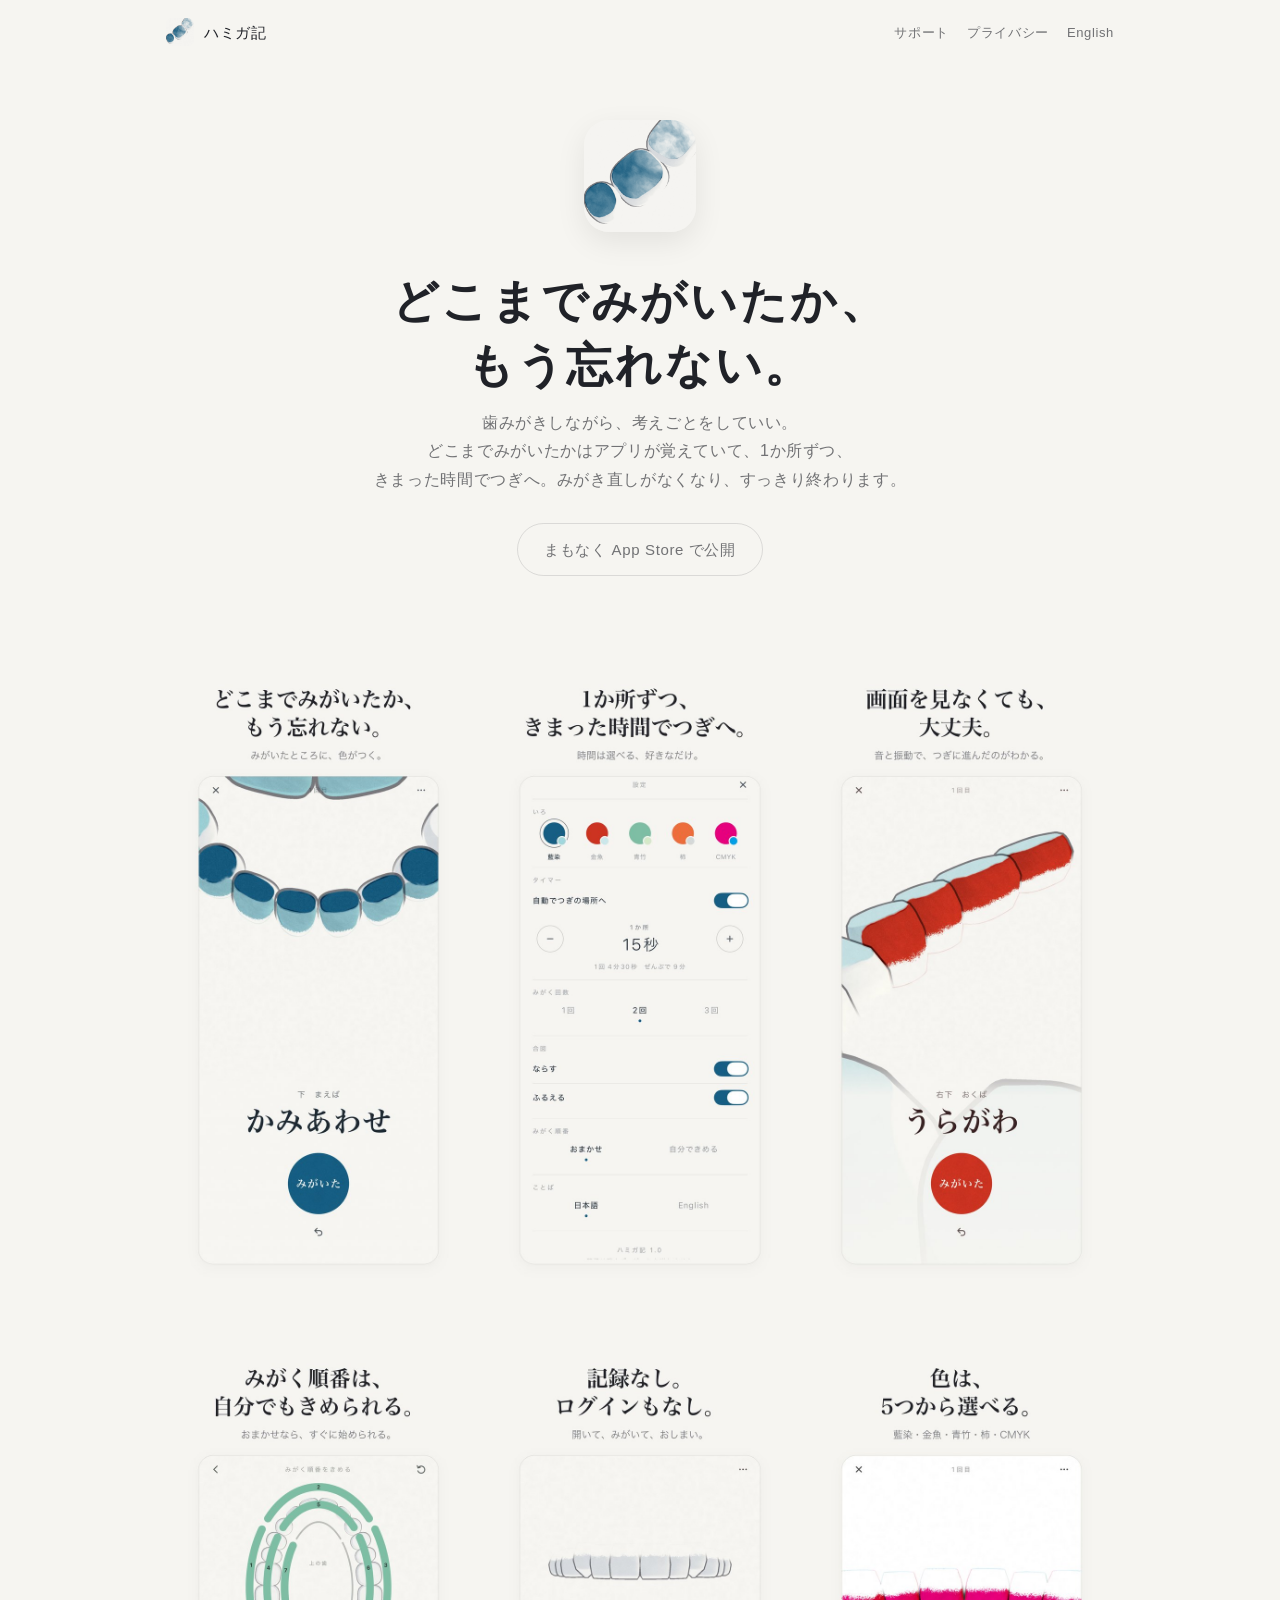
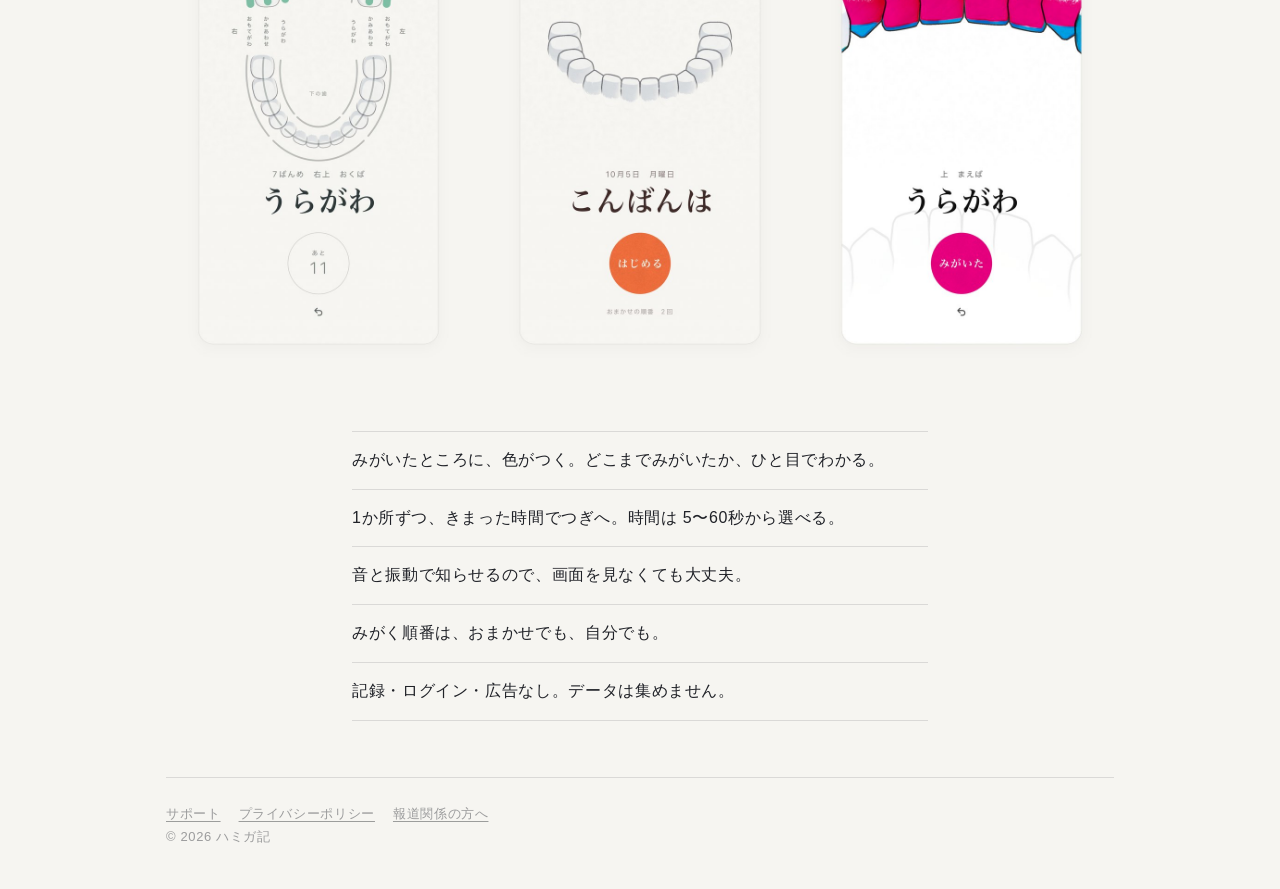
==== index.html @ 3c66ac5a "Add files via upload" ====
<!doctype html>
<html lang="ja">
<head>
<meta charset="utf-8">
<meta name="viewport" content="width=device-width, initial-scale=1">
<title>ハミガ記 — みがいたところを忘れない歯みがき</title>
<meta name="description" content="どこまでみがいたかを覚えておく歯みがきアプリ。1か所ずつ、きまった時間でつぎへ。記録なし、ログインなし。">
<meta property="og:title" content="ハミガ記 — みがいたところを忘れない歯みがき">
<meta property="og:description" content="どこまでみがいたかを覚えておく歯みがきアプリ。1か所ずつ、きまった時間でつぎへ。記録なし、ログインなし。">
<meta property="og:image" content="assets/ja_1.jpg">
<link rel="icon" href="assets/favicon.png">
<link rel="apple-touch-icon" href="assets/apple-touch-icon.png">
<link rel="stylesheet" href="style.css">
</head>
<body>
<div class="wrap">
<header class="top"><a class="brand" href="./"><img src="assets/icon_360.png" alt="">ハミガ記</a><nav><a href="support.html">サポート</a><a href="privacy.html">プライバシー</a><a href="en/">English</a></nav></header>
<section class="hero">
<img class="icon" src="assets/icon_360.png" alt="ハミガ記">
<h1>どこまでみがいたか、<br>もう忘れない。</h1>
<p class="lead">歯みがきしながら、<wbr>考えごとをしていい。<br>どこまでみがいたかは<wbr>アプリが覚えていて、<wbr>1か所ずつ、<wbr>きまった時間でつぎへ。<wbr>みがき直しがなくなり、<wbr>すっきり終わります。</p>
<span class="badge soon">まもなく App Store で公開</span>
</section>
<section class="shots"><img src="assets/ja_1.jpg" alt="" loading="lazy"><img src="assets/ja_2.jpg" alt="" loading="lazy"><img src="assets/ja_3.jpg" alt="" loading="lazy"><img src="assets/ja_4.jpg" alt="" loading="lazy"><img src="assets/ja_5.jpg" alt="" loading="lazy"><img src="assets/ja_6.jpg" alt="" loading="lazy"></section>
<ul class="points"><li>みがいたところに、色がつく。どこまでみがいたか、ひと目でわかる。</li><li>1か所ずつ、きまった時間でつぎへ。時間は 5〜60秒から選べる。</li><li>音と振動で知らせるので、画面を見なくても大丈夫。</li><li>みがく順番は、おまかせでも、自分でも。</li><li>記録・ログイン・広告なし。データは集めません。</li></ul>
<footer><a href="support.html">サポート</a><a href="privacy.html">プライバシーポリシー</a><a href="press.html">報道関係の方へ</a><br>© 2026 ハミガ記</footer>
</div>
</body>
</html>
---- style.css ----
/* ハミガ記 / BrushMark — ウェブページ。アプリと同じ決まり：紙の地、墨、ひとつの色、明朝は見出しだけ */
:root {
  --paper: #f6f5f1;
  --ink: #202228;
  --ink2: rgba(32, 34, 40, 0.62);
  --ink3: rgba(32, 34, 40, 0.42);
  --rule: rgba(32, 34, 40, 0.13);
  --accent: #165e83;
  --mincho: "Hiragino Mincho ProN", "Yu Mincho", "YuMincho", serif;
  --serif-en: "New York", ui-serif, Georgia, serif;
  --gothic: -apple-system, BlinkMacSystemFont, "Hiragino Sans", "Hiragino Kaku Gothic ProN", "Noto Sans JP", sans-serif;
}
/* アプリと同じく、いつも紙（暗い表示にはしない） */
:root { color-scheme: light; }
* { box-sizing: border-box; }
html { -webkit-text-size-adjust: 100%; }
body {
  margin: 0; background: var(--paper); color: var(--ink);
  font-family: var(--gothic); font-size: 16px; line-height: 1.8; letter-spacing: 0.04em;
}
a { color: var(--accent); text-underline-offset: 3px; }
.wrap { max-width: 980px; margin: 0 auto; padding: 0 16px; }
header.top { display: flex; align-items: center; justify-content: space-between; height: 64px; }
header.top .brand { display: flex; align-items: center; gap: 10px; color: var(--ink); text-decoration: none; font-size: 15px; }
header.top .brand img { width: 28px; height: 28px; border-radius: 7px; }
header.top nav a { color: var(--ink2); text-decoration: none; font-size: 13px; margin-left: 18px; }

.hero { text-align: center; padding: 56px 0 24px; }
.hero img.icon { width: 112px; height: 112px; border-radius: 25px; box-shadow: 0 10px 30px rgba(0,0,0,0.08); }
.hero h1 { font-family: var(--mincho); font-weight: 600; font-size: clamp(30px, 6vw, 46px); line-height: 1.4; letter-spacing: 0.06em; margin: 28px 0 10px; text-wrap: balance; }
html[lang="en"] .hero h1 { font-family: var(--serif-en); letter-spacing: 0; }
.hero p.lead { color: var(--ink2); margin: 0 auto; max-width: 34em; text-wrap: balance; word-break: keep-all; overflow-wrap: anywhere; }
.badge { display: inline-block; margin-top: 28px; padding: 12px 26px; border-radius: 999px; background: var(--ink); color: var(--paper); text-decoration: none; font-size: 15px; }
.badge.soon { background: transparent; color: var(--ink2); border: 1px solid var(--rule); }

.shots { display: grid; grid-template-columns: repeat(3, 1fr); gap: 16px; padding: 40px 0 24px; }
.shots img { width: 100%; height: auto; border-radius: 18px; display: block; }
@media (max-width: 640px) { .shots { grid-template-columns: repeat(2, 1fr); gap: 10px; } }

.points { list-style: none; padding: 0; margin: 24px auto 56px; max-width: 36em; }
.points li { padding: 14px 0; border-top: 1px solid var(--rule); }
.points li:last-child { border-bottom: 1px solid var(--rule); }

article.doc { max-width: 40em; margin: 0 auto; padding: 32px 0 72px; }
article.doc h1 { font-family: var(--mincho); font-weight: 600; font-size: 30px; letter-spacing: 0.06em; margin: 16px 0 8px; }
html[lang="en"] article.doc h1 { font-family: var(--serif-en); letter-spacing: 0; }
article.doc h2 { font-size: 17px; margin: 36px 0 6px; }
article.doc .meta { color: var(--ink3); font-size: 13px; }
article.doc dl dt { font-weight: 600; margin-top: 18px; }
article.doc dl dd { margin: 4px 0 0; color: var(--ink2); }

footer { border-top: 1px solid var(--rule); padding: 24px 0 40px; color: var(--ink3); font-size: 13px; }
footer a { color: var(--ink3); margin-right: 18px; }
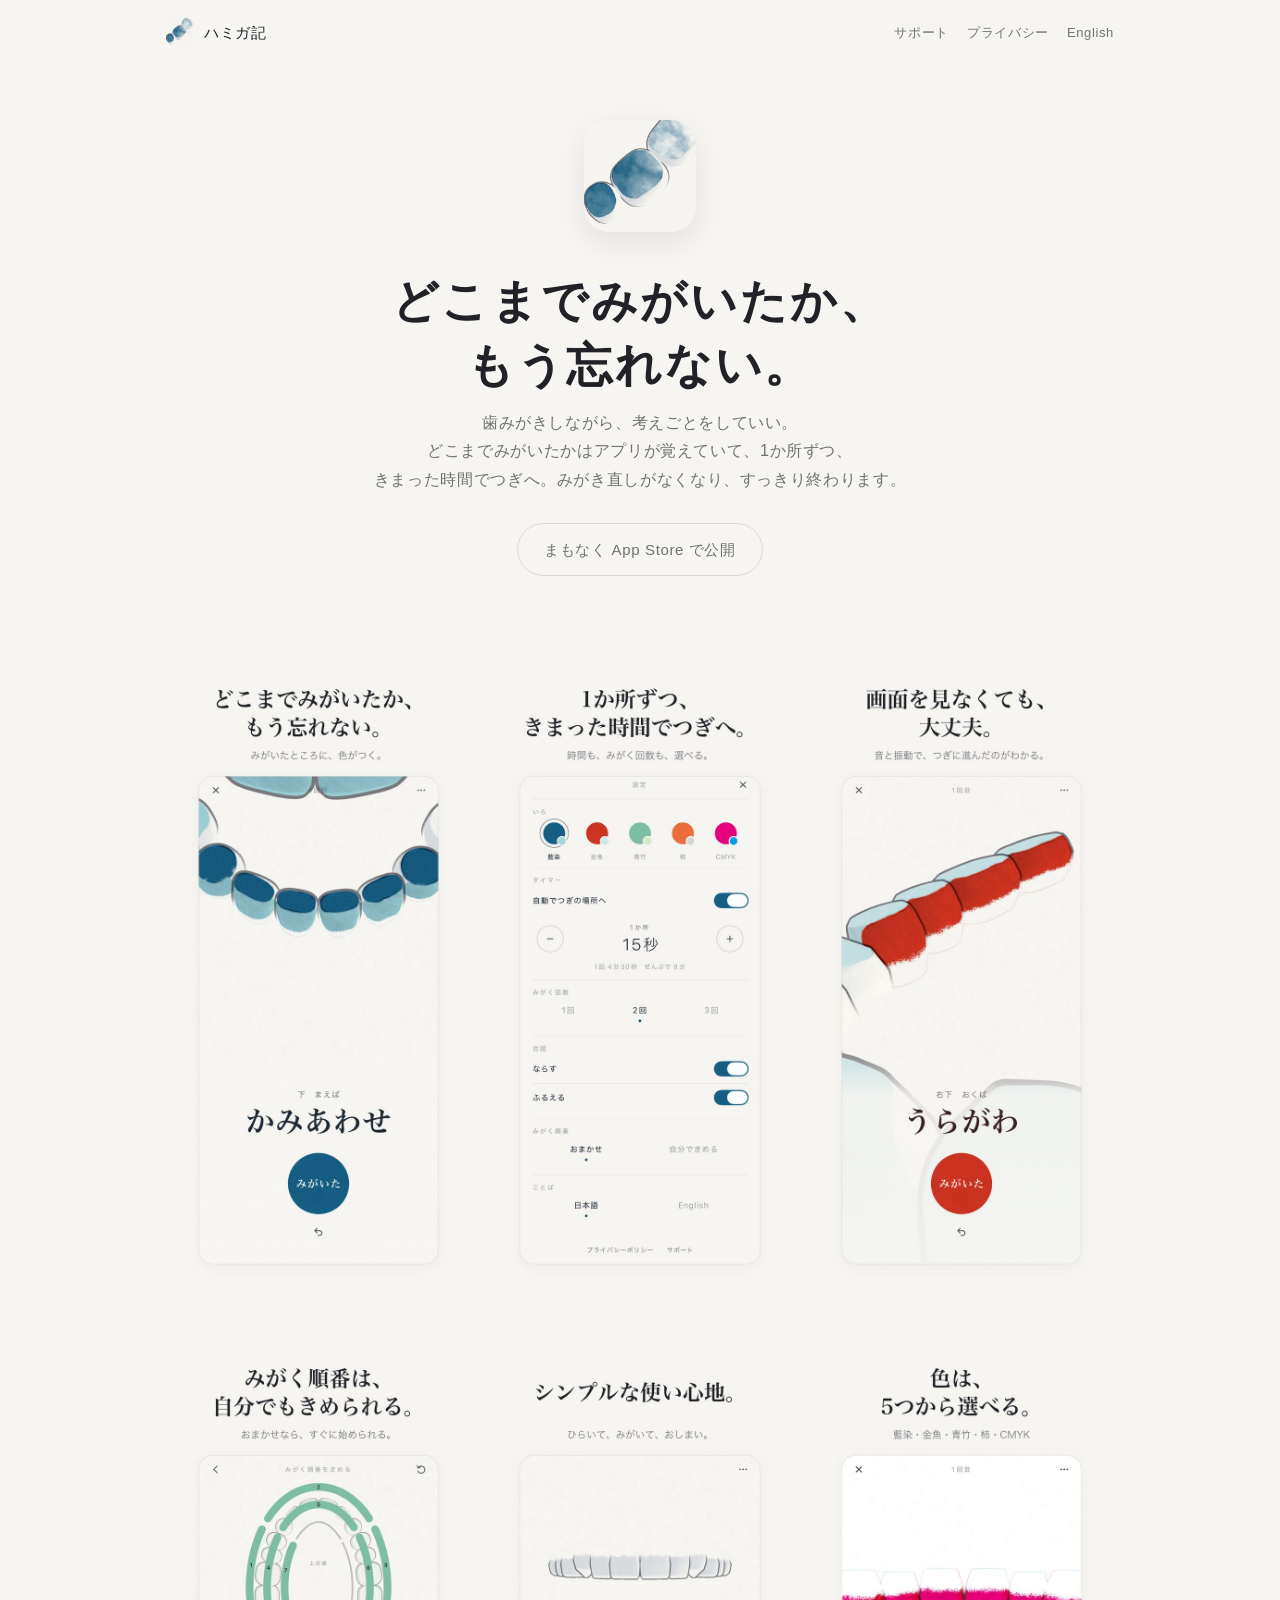
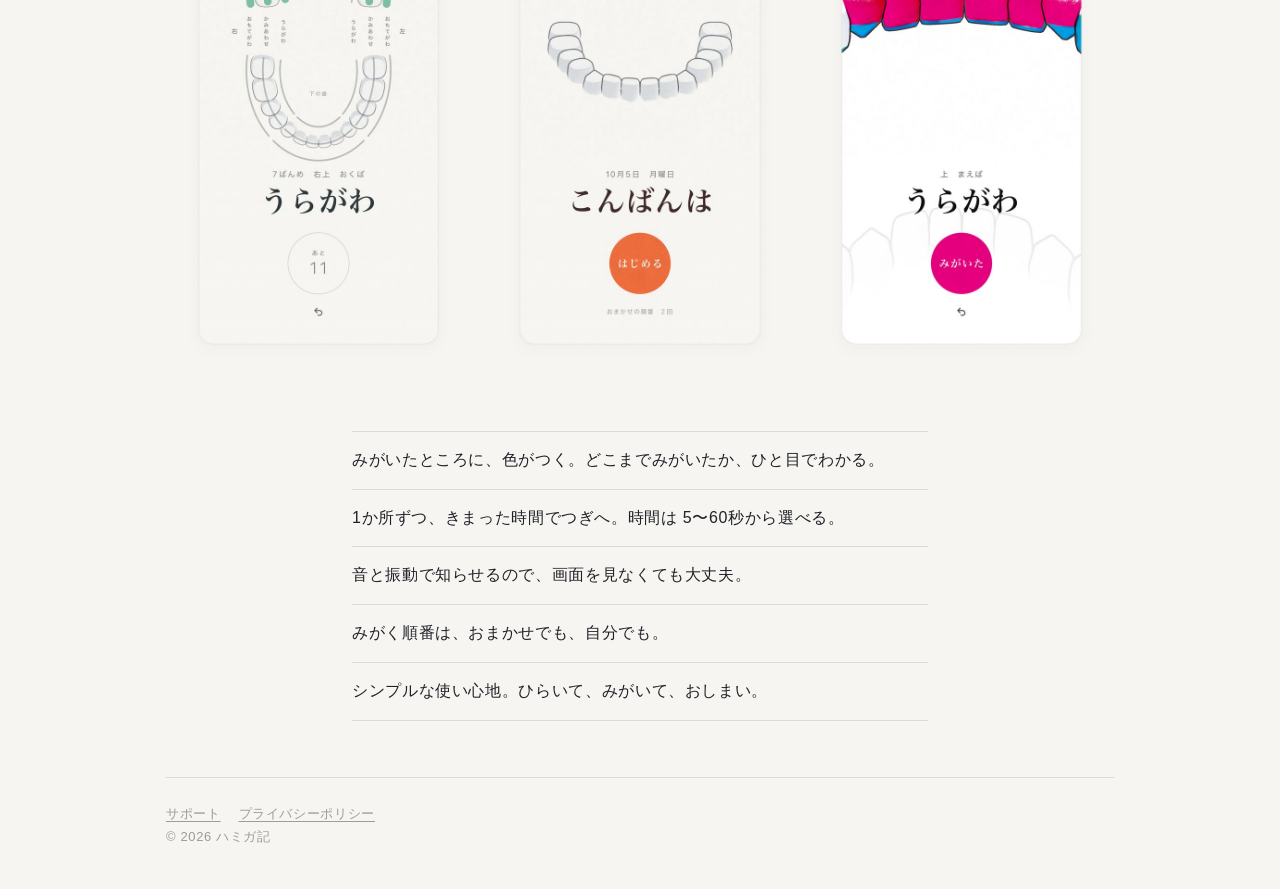
==== commit 9600dd6c: "Add files via upload" ====
--- a/index.html
+++ b/index.html
@@ -4,9 +4,9 @@
 <meta charset="utf-8">
 <meta name="viewport" content="width=device-width, initial-scale=1">
 <title>ハミガ記 — みがいたところを忘れない歯みがき</title>
-<meta name="description" content="どこまでみがいたかを覚えておく歯みがきアプリ。1か所ずつ、きまった時間でつぎへ。記録なし、ログインなし。">
+<meta name="description" content="どこまでみがいたかを覚えておく歯みがきアプリ。1か所ずつ、きまった時間でつぎへ。">
 <meta property="og:title" content="ハミガ記 — みがいたところを忘れない歯みがき">
-<meta property="og:description" content="どこまでみがいたかを覚えておく歯みがきアプリ。1か所ずつ、きまった時間でつぎへ。記録なし、ログインなし。">
+<meta property="og:description" content="どこまでみがいたかを覚えておく歯みがきアプリ。1か所ずつ、きまった時間でつぎへ。">
 <meta property="og:image" content="assets/ja_1.jpg">
 <link rel="icon" href="assets/favicon.png">
 <link rel="apple-touch-icon" href="assets/apple-touch-icon.png">
@@ -22,8 +22,8 @@
 <span class="badge soon">まもなく App Store で公開</span>
 </section>
 <section class="shots"><img src="assets/ja_1.jpg" alt="" loading="lazy"><img src="assets/ja_2.jpg" alt="" loading="lazy"><img src="assets/ja_3.jpg" alt="" loading="lazy"><img src="assets/ja_4.jpg" alt="" loading="lazy"><img src="assets/ja_5.jpg" alt="" loading="lazy"><img src="assets/ja_6.jpg" alt="" loading="lazy"></section>
-<ul class="points"><li>みがいたところに、色がつく。どこまでみがいたか、ひと目でわかる。</li><li>1か所ずつ、きまった時間でつぎへ。時間は 5〜60秒から選べる。</li><li>音と振動で知らせるので、画面を見なくても大丈夫。</li><li>みがく順番は、おまかせでも、自分でも。</li><li>記録・ログイン・広告なし。データは集めません。</li></ul>
-<footer><a href="support.html">サポート</a><a href="privacy.html">プライバシーポリシー</a><a href="press.html">報道関係の方へ</a><br>© 2026 ハミガ記</footer>
+<ul class="points"><li>みがいたところに、色がつく。どこまでみがいたか、ひと目でわかる。</li><li>1か所ずつ、きまった時間でつぎへ。時間は 5〜60秒から選べる。</li><li>音と振動で知らせるので、画面を見なくても大丈夫。</li><li>みがく順番は、おまかせでも、自分でも。</li><li>シンプルな使い心地。ひらいて、みがいて、おしまい。</li></ul>
+<footer><a href="support.html">サポート</a><a href="privacy.html">プライバシーポリシー</a><br>© 2026 ハミガ記</footer>
 </div>
 </body>
 </html>
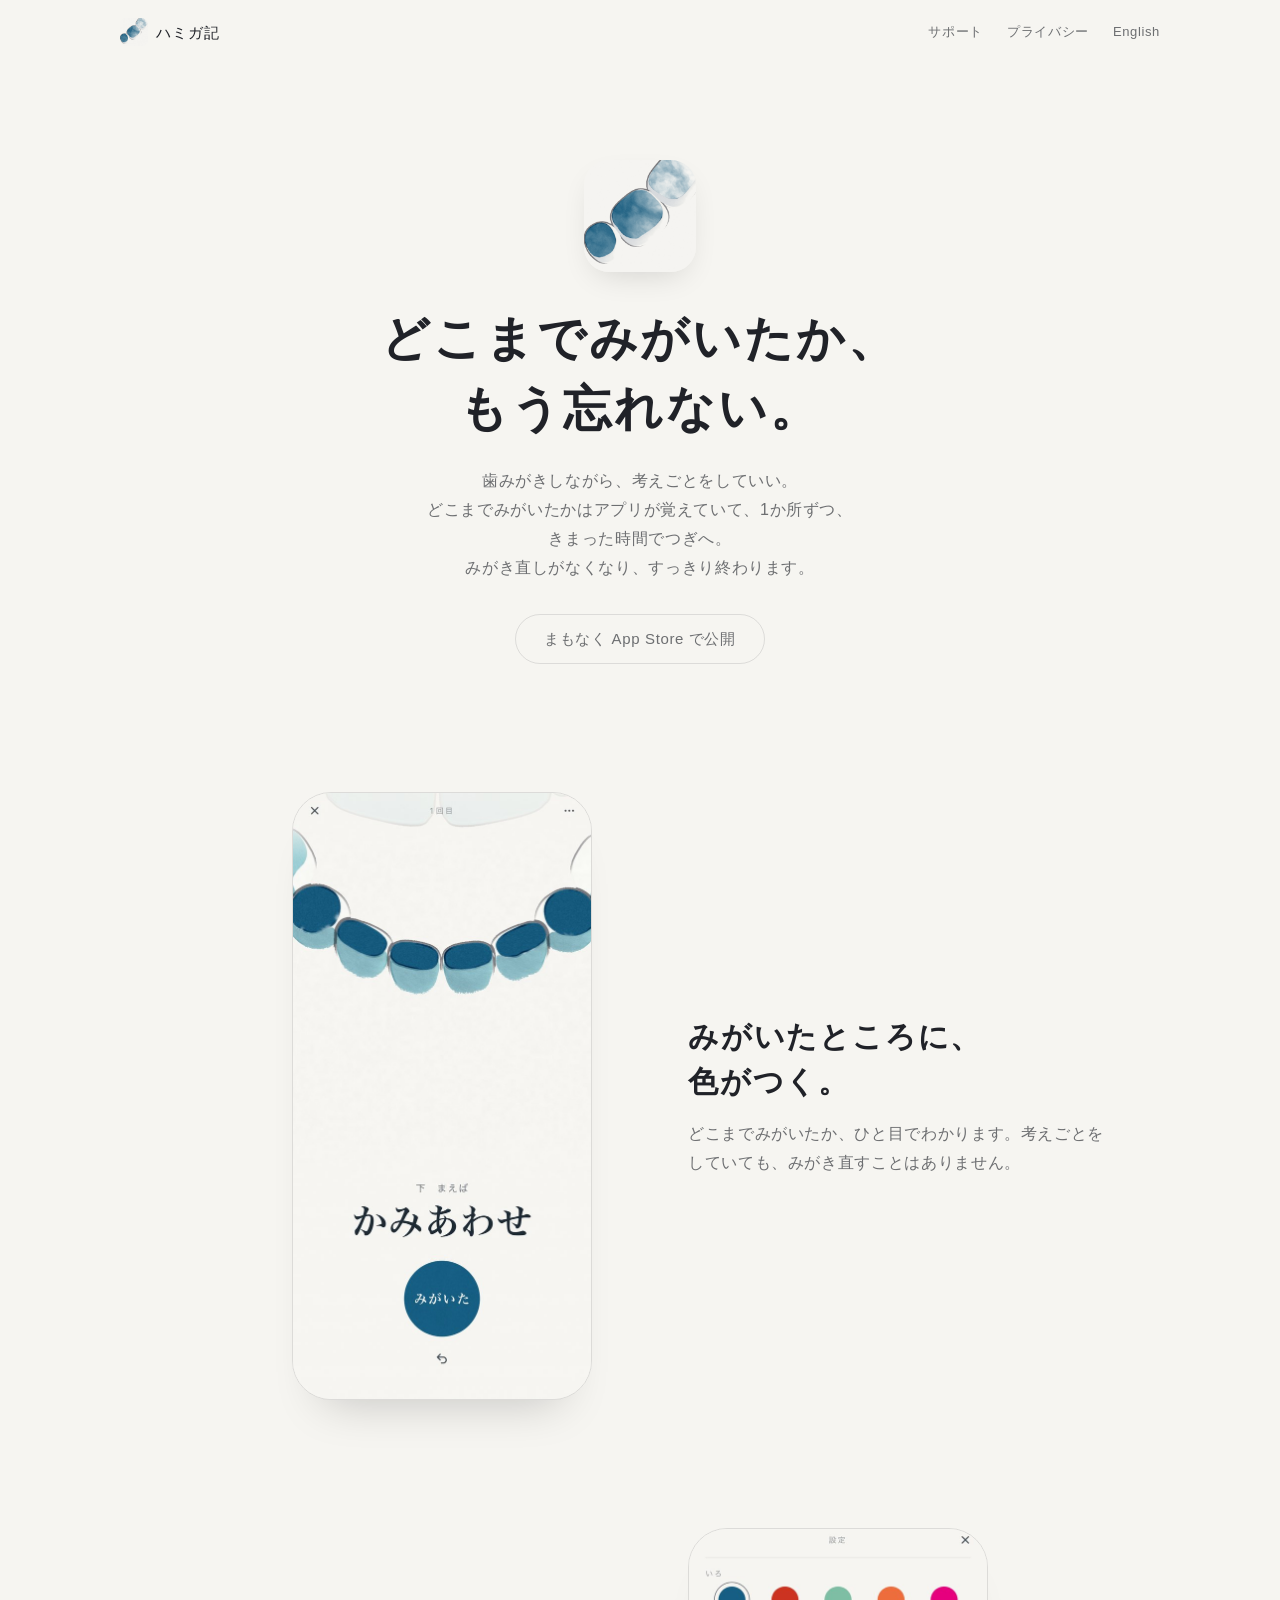
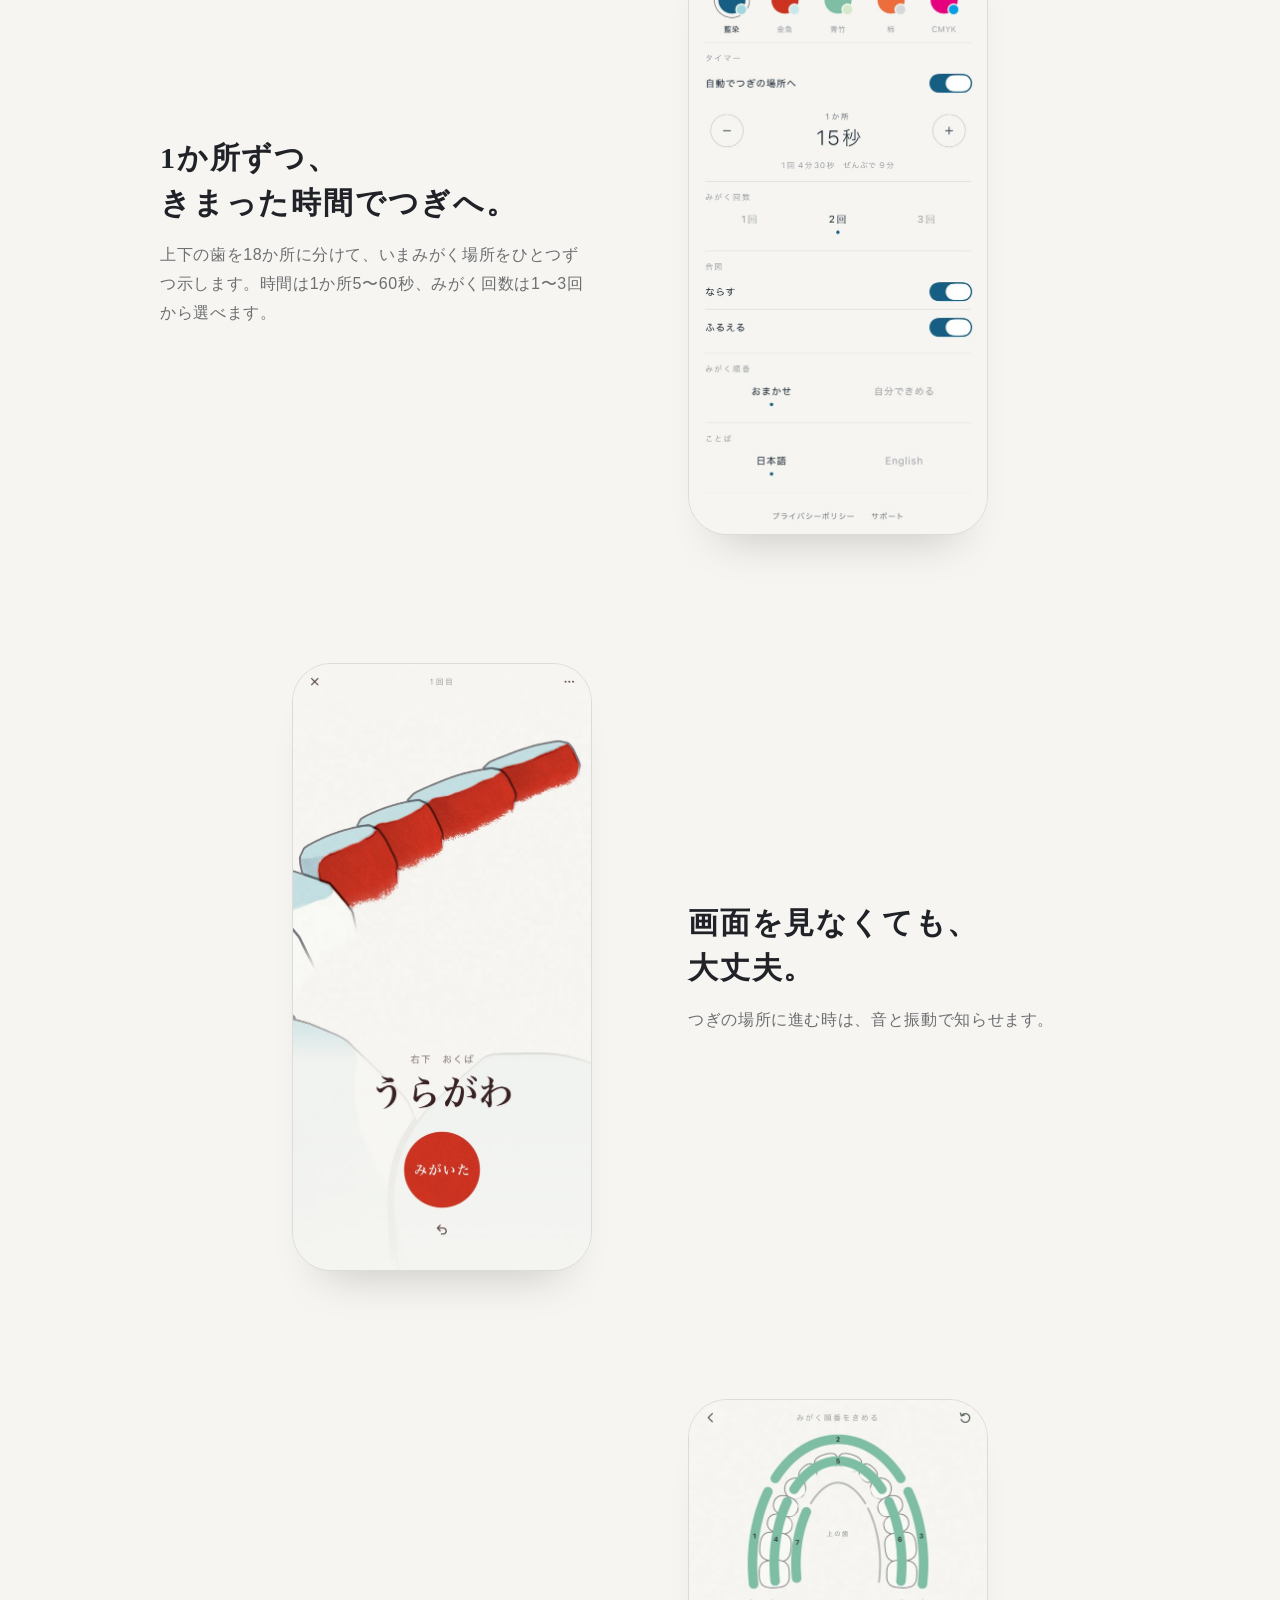
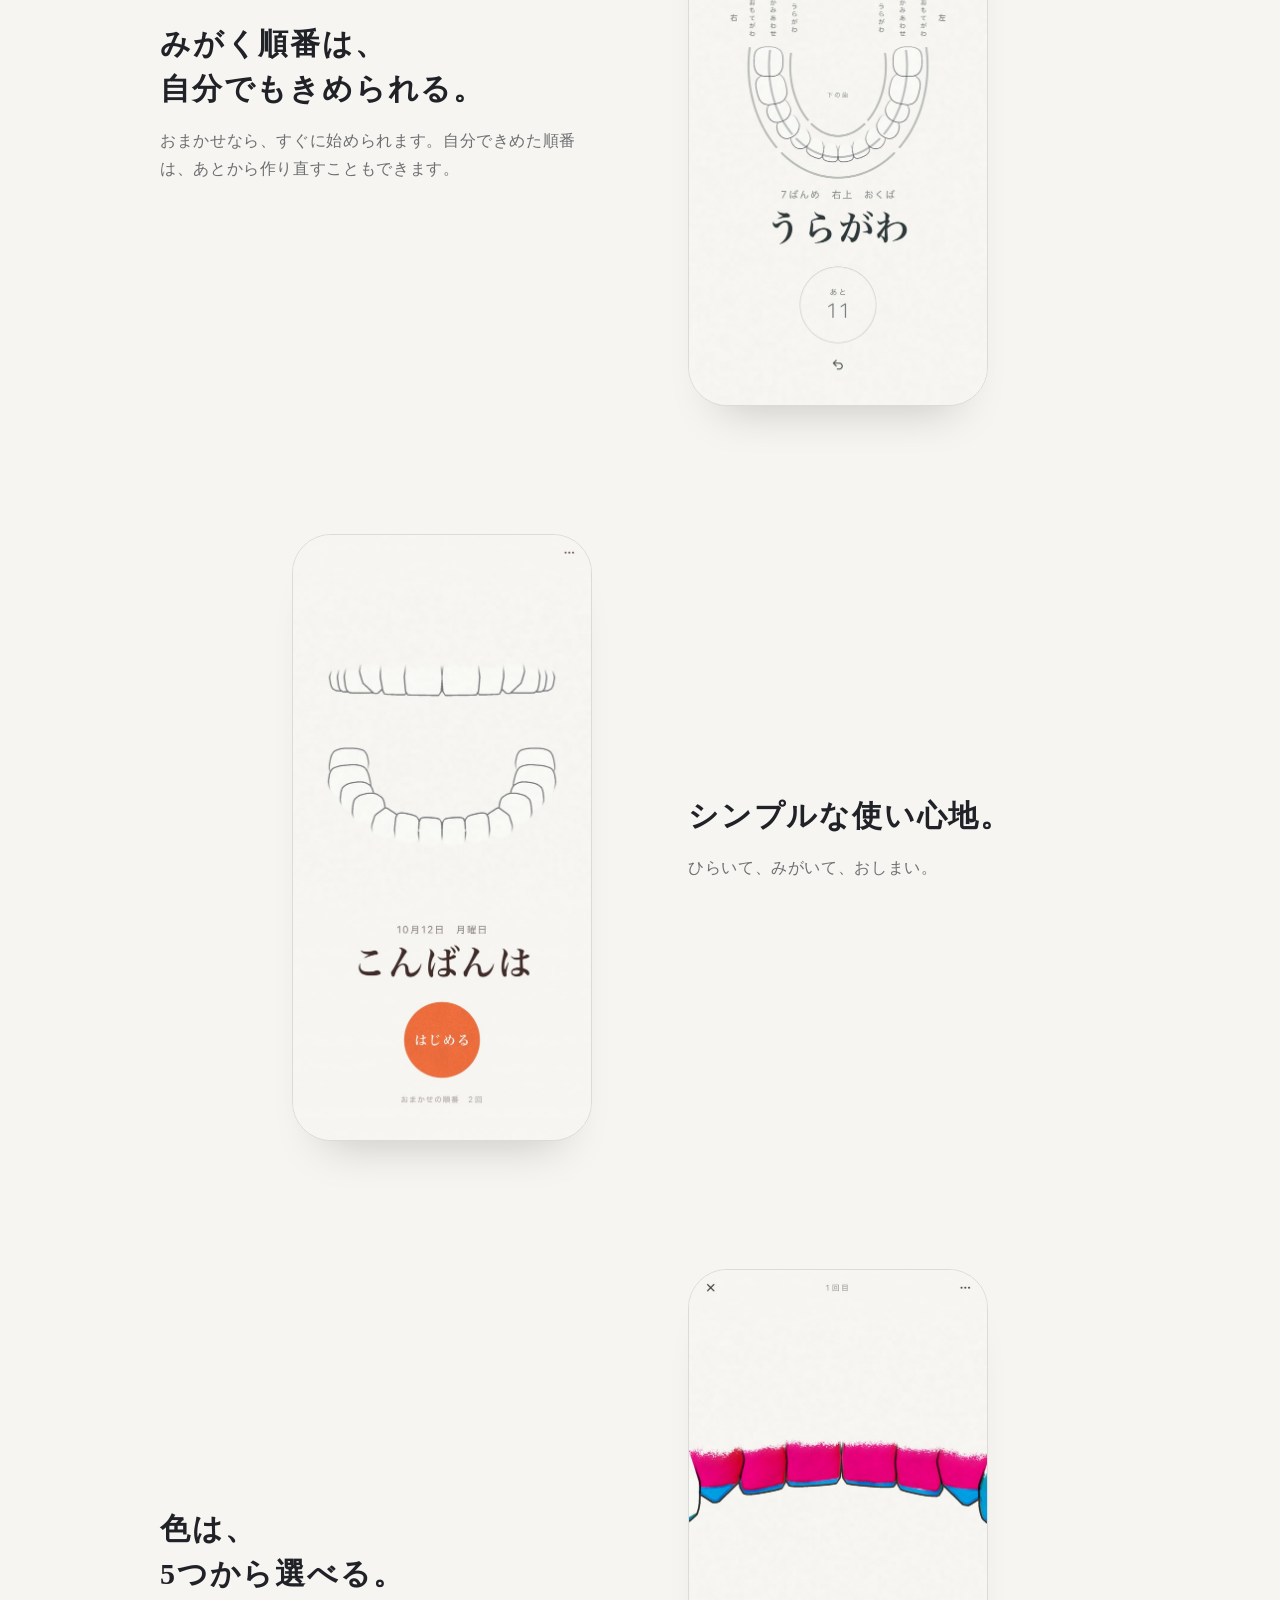
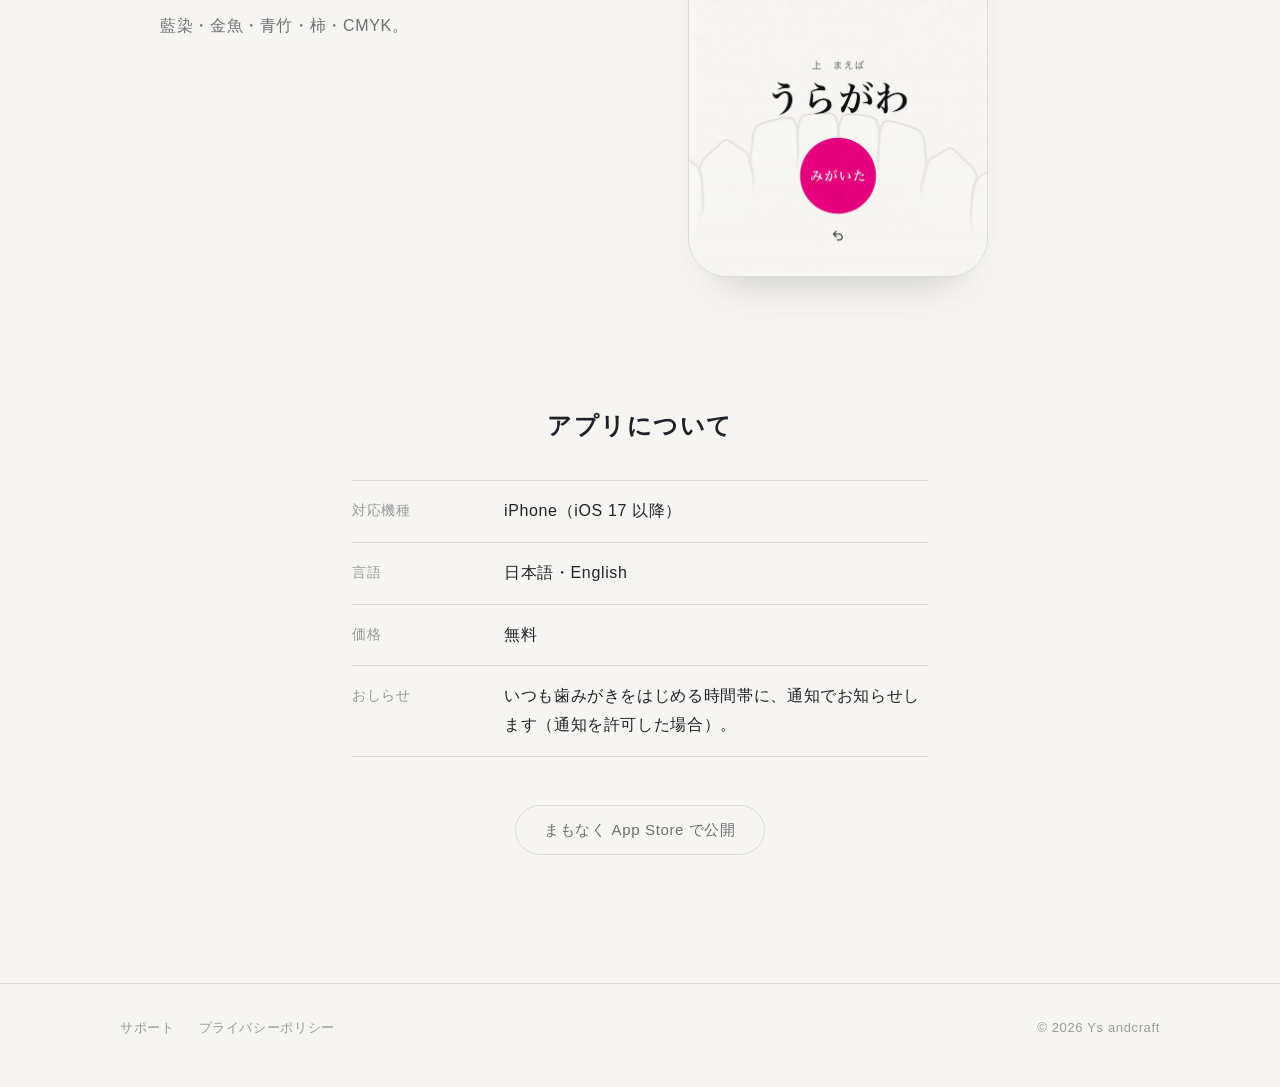
==== commit 3f3de021: "Add files via upload" ====
--- a/index.html
+++ b/index.html
@@ -5,25 +5,63 @@
 <meta name="viewport" content="width=device-width, initial-scale=1">
 <title>ハミガ記 — みがいたところを忘れない歯みがき</title>
 <meta name="description" content="どこまでみがいたかを覚えておく歯みがきアプリ。1か所ずつ、きまった時間でつぎへ。">
+<meta name="theme-color" content="#f6f5f1">
+<link rel="canonical" href="https://ys-andcraft.github.io/brushmark/">
+<link rel="alternate" hreflang="ja" href="https://ys-andcraft.github.io/brushmark/">
+<link rel="alternate" hreflang="en" href="https://ys-andcraft.github.io/brushmark/en/">
+<meta property="og:type" content="website">
+<meta property="og:site_name" content="ハミガ記">
 <meta property="og:title" content="ハミガ記 — みがいたところを忘れない歯みがき">
 <meta property="og:description" content="どこまでみがいたかを覚えておく歯みがきアプリ。1か所ずつ、きまった時間でつぎへ。">
-<meta property="og:image" content="assets/ja_1.jpg">
+<meta property="og:url" content="https://ys-andcraft.github.io/brushmark/">
+<meta property="og:image" content="https://ys-andcraft.github.io/brushmark/assets/og_ja.png">
+<meta property="og:image:width" content="1200">
+<meta property="og:image:height" content="630">
+<meta name="twitter:card" content="summary_large_image">
 <link rel="icon" href="assets/favicon.png">
 <link rel="apple-touch-icon" href="assets/apple-touch-icon.png">
-<link rel="stylesheet" href="style.css">
+<link rel="stylesheet" href="style.css?v=3">
 </head>
 <body>
-<div class="wrap">
-<header class="top"><a class="brand" href="./"><img src="assets/icon_360.png" alt="">ハミガ記</a><nav><a href="support.html">サポート</a><a href="privacy.html">プライバシー</a><a href="en/">English</a></nav></header>
-<section class="hero">
-<img class="icon" src="assets/icon_360.png" alt="ハミガ記">
+<header class="top"><div class="wrap">
+<a class="brand" href="./"><img src="assets/icon_360.png" alt="" width="28" height="28">ハミガ記</a>
+<nav><a href="support.html">サポート</a><a href="privacy.html">プライバシー</a><a href="en/" lang="en" hreflang="en">English</a></nav>
+</div></header>
+<main>
+<section class="hero wrap">
+<img class="icon" src="assets/icon_360.png" alt="" width="112" height="112">
 <h1>どこまでみがいたか、<br>もう忘れない。</h1>
-<p class="lead">歯みがきしながら、<wbr>考えごとをしていい。<br>どこまでみがいたかは<wbr>アプリが覚えていて、<wbr>1か所ずつ、<wbr>きまった時間でつぎへ。<wbr>みがき直しがなくなり、<wbr>すっきり終わります。</p>
+<p class="lead">歯みがきしながら、<wbr>考えごとをしていい。<br>どこまでみがいたかは<wbr>アプリが覚えていて、<wbr>1か所ずつ、<wbr>きまった時間でつぎへ。<br>みがき直しがなくなり、<wbr>すっきり終わります。</p>
 <span class="badge soon">まもなく App Store で公開</span>
 </section>
-<section class="shots"><img src="assets/ja_1.jpg" alt="" loading="lazy"><img src="assets/ja_2.jpg" alt="" loading="lazy"><img src="assets/ja_3.jpg" alt="" loading="lazy"><img src="assets/ja_4.jpg" alt="" loading="lazy"><img src="assets/ja_5.jpg" alt="" loading="lazy"><img src="assets/ja_6.jpg" alt="" loading="lazy"></section>
-<ul class="points"><li>みがいたところに、色がつく。どこまでみがいたか、ひと目でわかる。</li><li>1か所ずつ、きまった時間でつぎへ。時間は 5〜60秒から選べる。</li><li>音と振動で知らせるので、画面を見なくても大丈夫。</li><li>みがく順番は、おまかせでも、自分でも。</li><li>シンプルな使い心地。ひらいて、みがいて、おしまい。</li></ul>
-<footer><a href="support.html">サポート</a><a href="privacy.html">プライバシーポリシー</a><br>© 2026 ハミガ記</footer>
-</div>
+<div class="features wrap"><section class="feature">
+<figure class="phone"><img src="assets/ja_1.jpg" alt="みがいた場所に色がついた、下の前歯のかみあわせの画面" width="600" height="1219" loading="lazy"></figure>
+<div class="copy"><h2>みがいたところに、<br>色がつく。</h2><p>どこまでみがいたか、ひと目でわかります。考えごとをしていても、みがき直すことはありません。</p></div>
+</section><section class="feature">
+<figure class="phone"><img src="assets/ja_2.jpg" alt="タイマーの時間とみがく回数を選ぶ設定の画面" width="600" height="1219" loading="lazy"></figure>
+<div class="copy"><h2>1か所ずつ、<br>きまった時間でつぎへ。</h2><p>上下の歯を18か所に分けて、いまみがく場所をひとつずつ示します。時間は1か所<span class=nb>5〜60秒</span>、みがく回数は<span class=nb>1〜3回</span>から選べます。</p></div>
+</section><section class="feature">
+<figure class="phone"><img src="assets/ja_3.jpg" alt="右下の奥歯のうらがわをみがいている画面" width="600" height="1219" loading="lazy"></figure>
+<div class="copy"><h2>画面を見なくても、<br>大丈夫。</h2><p>つぎの場所に進む時は、音と振動で知らせます。</p></div>
+</section><section class="feature">
+<figure class="phone"><img src="assets/ja_4.jpg" alt="みがく順番を自分できめる、歯の展開図の画面" width="600" height="1219" loading="lazy"></figure>
+<div class="copy"><h2>みがく順番は、<br>自分でもきめられる。</h2><p>おまかせなら、すぐに始められます。自分できめた順番は、あとから作り直すこともできます。</p></div>
+</section><section class="feature">
+<figure class="phone"><img src="assets/ja_5.jpg" alt="「はじめる」のボタンがある、はじめの画面" width="600" height="1219" loading="lazy"></figure>
+<div class="copy"><h2>シンプルな使い心地。</h2><p>ひらいて、みがいて、おしまい。</p></div>
+</section><section class="feature">
+<figure class="phone"><img src="assets/ja_6.jpg" alt="CMYK の色で、上の前歯のうらがわをみがいている画面" width="600" height="1219" loading="lazy"></figure>
+<div class="copy"><h2>色は、<br>5つから選べる。</h2><p>藍染・金魚・青竹・柿・CMYK。</p></div>
+</section></div>
+<section class="spec wrap">
+<h2>アプリについて</h2>
+<dl><div><dt>対応機種</dt><dd>iPhone（<span class=nb>iOS 17 以降</span>）</dd></div><div><dt>言語</dt><dd>日本語・English</dd></div><div><dt>価格</dt><dd>無料</dd></div><div><dt>おしらせ</dt><dd>いつも歯みがきをはじめる時間帯に、通知でお知らせします（通知を許可した場合）。</dd></div></dl>
+<span class="badge soon">まもなく App Store で公開</span>
+</section>
+</main>
+<footer><div class="wrap">
+<nav><a href="support.html">サポート</a><a href="privacy.html">プライバシーポリシー</a></nav>
+<p>© 2026 Ys andcraft</p>
+</div></footer>
 </body>
 </html>
--- a/style.css
+++ b/style.css
@@ -1,53 +1,104 @@
-/* ハミガ記 / BrushMark — ウェブページ。アプリと同じ決まり：紙の地、墨、ひとつの色、明朝は見出しだけ */
+/* ハミガ記 / BrushMark — ウェブページ。アプリと同じ決まり：紙の地、墨、ひとつの色、明朝は見出しだけ
+   余白は 8 の倍数だけを使う（8・16・24・32・48・64・96・128）。左右の端は、どのページも同じ幅の枠にそろえる */
 :root {
   --paper: #f6f5f1;
   --ink: #202228;
-  --ink2: rgba(32, 34, 40, 0.62);
-  --ink3: rgba(32, 34, 40, 0.42);
-  --rule: rgba(32, 34, 40, 0.13);
+  --ink2: rgba(32, 34, 40, 0.64);
+  --ink3: rgba(32, 34, 40, 0.44);
+  --rule: rgba(32, 34, 40, 0.12);
   --accent: #165e83;
   --mincho: "Hiragino Mincho ProN", "Yu Mincho", "YuMincho", serif;
   --serif-en: "New York", ui-serif, Georgia, serif;
   --gothic: -apple-system, BlinkMacSystemFont, "Hiragino Sans", "Hiragino Kaku Gothic ProN", "Noto Sans JP", sans-serif;
+  --wrap: 1040px;
+  --gutter: 24px;
+  --phone: 300px;
+  color-scheme: light;          /* アプリと同じく、いつも紙（暗い表示にはしない） */
 }
-/* アプリと同じく、いつも紙（暗い表示にはしない） */
-:root { color-scheme: light; }
+@media (max-width: 760px) { :root { --gutter: 20px; --phone: min(280px, 74vw); } }
+
 * { box-sizing: border-box; }
 html { -webkit-text-size-adjust: 100%; }
 body {
-  margin: 0; background: var(--paper); color: var(--ink);
+  margin: 0; line-break: strict; background: var(--paper); color: var(--ink);
   font-family: var(--gothic); font-size: 16px; line-height: 1.8; letter-spacing: 0.04em;
 }
-a { color: var(--accent); text-underline-offset: 3px; }
-.wrap { max-width: 980px; margin: 0 auto; padding: 0 16px; }
-header.top { display: flex; align-items: center; justify-content: space-between; height: 64px; }
-header.top .brand { display: flex; align-items: center; gap: 10px; color: var(--ink); text-decoration: none; font-size: 15px; }
+html[lang="en"] body { letter-spacing: 0.005em; }
+img { display: block; max-width: 100%; height: auto; }
+.nb { white-space: nowrap; }
+a { color: var(--accent); text-underline-offset: 3px; text-decoration-thickness: 1px; }
+.wrap { width: min(var(--wrap), 100% - 2 * var(--gutter)); margin-inline: auto; }
+
+/* 上の帯 */
+header.top .wrap { display: flex; align-items: center; justify-content: space-between; height: 64px; }
+header.top .brand { display: flex; align-items: center; gap: 8px; color: var(--ink); text-decoration: none; font-size: 15px; letter-spacing: 0.06em; }
 header.top .brand img { width: 28px; height: 28px; border-radius: 7px; }
-header.top nav a { color: var(--ink2); text-decoration: none; font-size: 13px; margin-left: 18px; }
+header.top nav { display: flex; gap: 24px; }
+header.top nav a { color: var(--ink2); text-decoration: none; font-size: 13px; }
+header.top nav a[aria-current="page"] { color: var(--ink); }
+@media (max-width: 760px) { header.top nav { gap: 16px; } }
 
-.hero { text-align: center; padding: 56px 0 24px; }
-.hero img.icon { width: 112px; height: 112px; border-radius: 25px; box-shadow: 0 10px 30px rgba(0,0,0,0.08); }
-.hero h1 { font-family: var(--mincho); font-weight: 600; font-size: clamp(30px, 6vw, 46px); line-height: 1.4; letter-spacing: 0.06em; margin: 28px 0 10px; text-wrap: balance; }
-html[lang="en"] .hero h1 { font-family: var(--serif-en); letter-spacing: 0; }
-.hero p.lead { color: var(--ink2); margin: 0 auto; max-width: 34em; text-wrap: balance; word-break: keep-all; overflow-wrap: anywhere; }
-.badge { display: inline-block; margin-top: 28px; padding: 12px 26px; border-radius: 999px; background: var(--ink); color: var(--paper); text-decoration: none; font-size: 15px; }
+/* はじめ */
+.hero { text-align: center; padding: 96px 0 128px; }
+.hero img.icon { width: 112px; height: 112px; margin: 0 auto; border-radius: 25px; box-shadow: 0 12px 32px -12px rgba(0, 0, 0, 0.16); }
+.hero h1 { font-family: var(--mincho); font-weight: 600; font-size: clamp(27px, 7.2vw, 48px); line-height: 1.45; letter-spacing: 0.06em; margin: 32px 0 0; }
+html[lang="en"] .hero h1 { font-family: var(--serif-en); letter-spacing: 0; line-height: 1.2; }
+.hero p.lead { color: var(--ink2); margin: 24px auto 0; max-width: 34em; word-break: keep-all; overflow-wrap: anywhere; }
+@media (max-width: 760px) { .hero { padding: 56px 0 96px; } .hero p.lead br { display: none; } }
+
+/* App Store へ */
+.badge { display: inline-block; margin-top: 32px; padding: 12px 28px; border-radius: 999px; background: var(--ink); color: var(--paper); text-decoration: none; font-size: 15px; line-height: 1.6; }
 .badge.soon { background: transparent; color: var(--ink2); border: 1px solid var(--rule); }
 
-.shots { display: grid; grid-template-columns: repeat(3, 1fr); gap: 16px; padding: 40px 0 24px; }
-.shots img { width: 100%; height: auto; border-radius: 18px; display: block; }
-@media (max-width: 640px) { .shots { grid-template-columns: repeat(2, 1fr); gap: 10px; } }
+/* できること：画面と言葉を左右に。1段ごとに左右を入れかえ、まんなかの溝はいつも同じ幅 */
+.features { display: grid; gap: 128px; }
+.feature { display: grid; grid-template-columns: 1fr 1fr; column-gap: 96px; align-items: center; }
+.feature .phone { margin: 0; justify-self: end; }
+.feature .copy { justify-self: start; width: 100%; max-width: 27em; }
+.feature:nth-child(even) .phone { order: 2; justify-self: start; }
+.feature:nth-child(even) .copy { order: 1; justify-self: end; }
+.phone img {
+  width: var(--phone); border-radius: calc(var(--phone) * 0.13);
+  border: 1px solid var(--rule); box-shadow: 0 32px 48px -32px rgba(0, 0, 0, 0.22);
+}
+.feature h2 { font-family: var(--mincho); font-weight: 600; font-size: clamp(24px, 2.8vw, 30px); line-height: 1.5; letter-spacing: 0.06em; margin: 0; word-break: keep-all; }
+html[lang="en"] .feature h2 { font-family: var(--serif-en); letter-spacing: 0; line-height: 1.25; }
+.feature p { color: var(--ink2); margin: 16px 0 0; }
+@media (max-width: 760px) {
+  .features { gap: 96px; }
+  .feature { grid-template-columns: 1fr; row-gap: 32px; text-align: center; }
+  .feature .phone, .feature:nth-child(even) .phone { order: 2; justify-self: center; }
+  .feature .copy, .feature:nth-child(even) .copy { order: 1; justify-self: center; }
+}
 
-.points { list-style: none; padding: 0; margin: 24px auto 56px; max-width: 36em; }
-.points li { padding: 14px 0; border-top: 1px solid var(--rule); }
-.points li:last-child { border-bottom: 1px solid var(--rule); }
+/* アプリについて */
+.spec { padding: 128px 0; text-align: center; }
+.spec h2 { font-family: var(--mincho); font-weight: 600; font-size: 24px; letter-spacing: 0.06em; margin: 0 0 32px; }
+html[lang="en"] .spec h2 { font-family: var(--serif-en); letter-spacing: 0; }
+.spec dl { max-width: 36em; margin: 0 auto; text-align: left; border-top: 1px solid var(--rule); }
+.spec dl div { display: grid; grid-template-columns: 8em 1fr; column-gap: 24px; padding: 16px 0; border-bottom: 1px solid var(--rule); }
+.spec dt { color: var(--ink3); font-size: 14px; line-height: 1.8; padding-top: 1px; }
+.spec dd { margin: 0; }
+.spec .badge { margin-top: 48px; }
+@media (max-width: 760px) { .spec { padding: 96px 0; } .spec dl div { grid-template-columns: 1fr; } }
 
-article.doc { max-width: 40em; margin: 0 auto; padding: 32px 0 72px; }
-article.doc h1 { font-family: var(--mincho); font-weight: 600; font-size: 30px; letter-spacing: 0.06em; margin: 16px 0 8px; }
+/* 文書（プライバシーポリシー・サポート） */
+article.doc { width: min(40em, 100% - 2 * var(--gutter)); margin: 0 auto; padding: 64px 0 128px; }
+article.doc h1 { font-family: var(--mincho); font-weight: 600; font-size: 32px; line-height: 1.45; letter-spacing: 0.06em; margin: 0 0 8px; }
 html[lang="en"] article.doc h1 { font-family: var(--serif-en); letter-spacing: 0; }
-article.doc h2 { font-size: 17px; margin: 36px 0 6px; }
-article.doc .meta { color: var(--ink3); font-size: 13px; }
-article.doc dl dt { font-weight: 600; margin-top: 18px; }
-article.doc dl dd { margin: 4px 0 0; color: var(--ink2); }
+article.doc .meta { color: var(--ink3); font-size: 13px; margin: 0 0 32px; }
+article.doc > p { margin: 0 0 16px; }
+article.doc h2 { font-size: 17px; line-height: 1.6; margin: 48px 0 8px; }
+article.doc dl { margin: 32px 0 0; border-top: 1px solid var(--rule); }
+article.doc dt { font-weight: 600; padding-top: 24px; }
+article.doc dd { margin: 8px 0 0; padding-bottom: 24px; color: var(--ink2); border-bottom: 1px solid var(--rule); }
+@media (max-width: 760px) { article.doc { padding: 48px 0 96px; } article.doc h1 { font-size: 28px; } }
 
-footer { border-top: 1px solid var(--rule); padding: 24px 0 40px; color: var(--ink3); font-size: 13px; }
-footer a { color: var(--ink3); margin-right: 18px; }
+/* 下の帯 */
+footer { border-top: 1px solid var(--rule); color: var(--ink3); font-size: 13px; }
+footer .wrap { display: flex; justify-content: space-between; align-items: center; gap: 16px; padding: 32px 0 48px; }
+footer nav { display: flex; gap: 24px; }
+footer a { color: var(--ink3); text-decoration: none; }
+footer a:hover, header.top nav a:hover { color: var(--ink); }
+footer p { margin: 0; }
+@media (max-width: 760px) { footer .wrap { flex-direction: column; align-items: flex-start; gap: 8px; } }
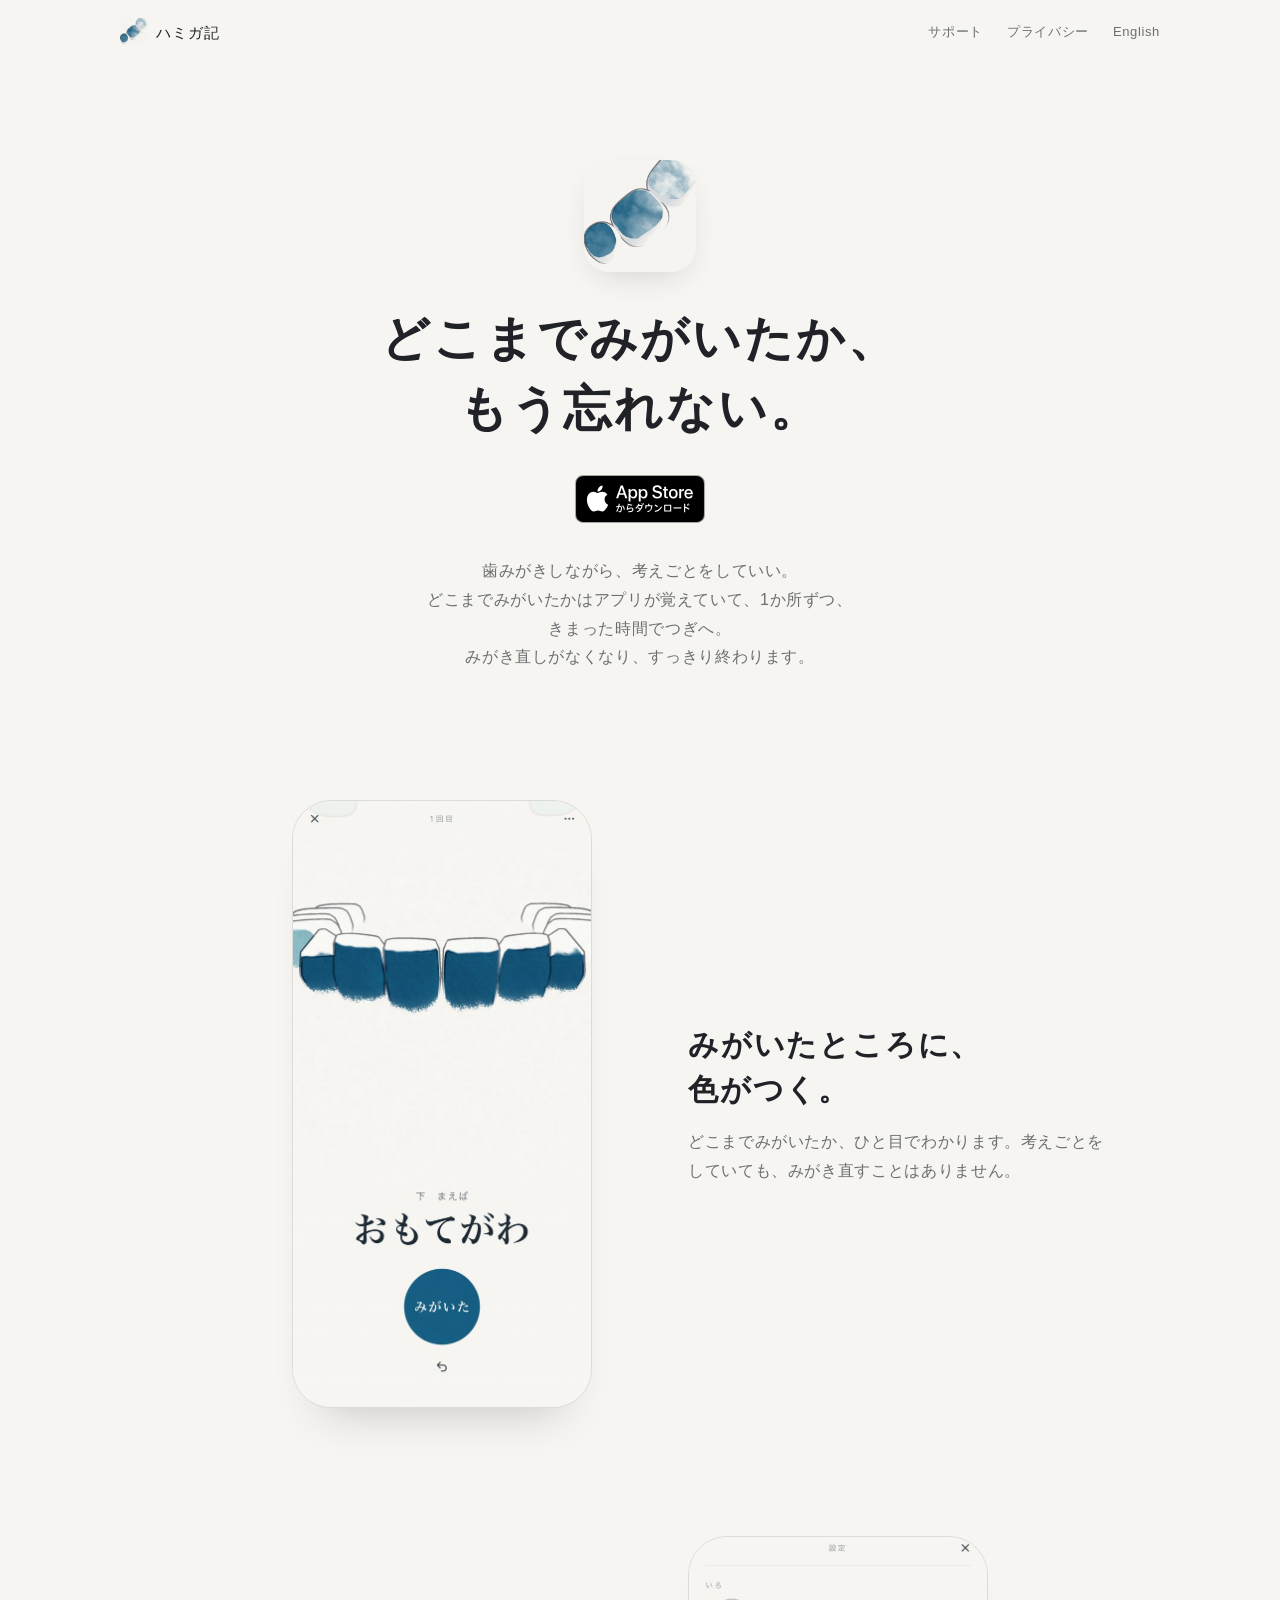
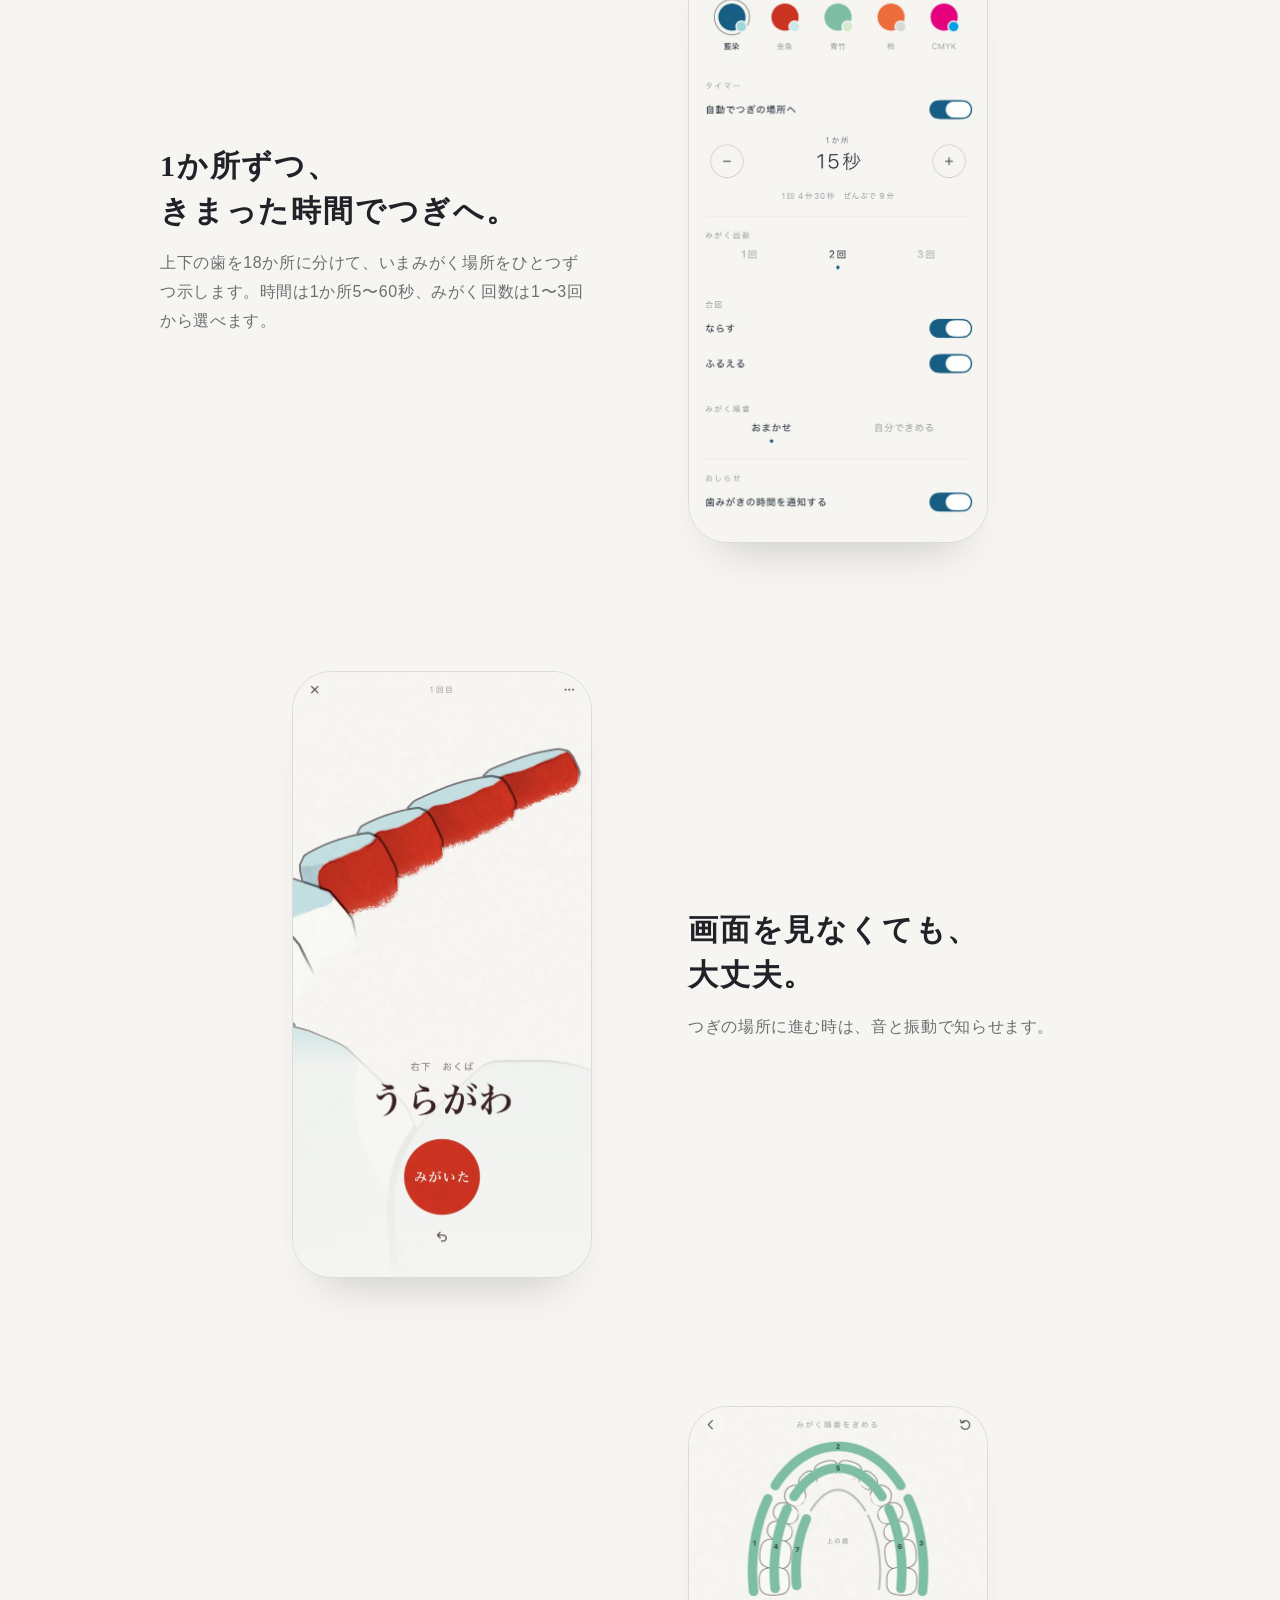
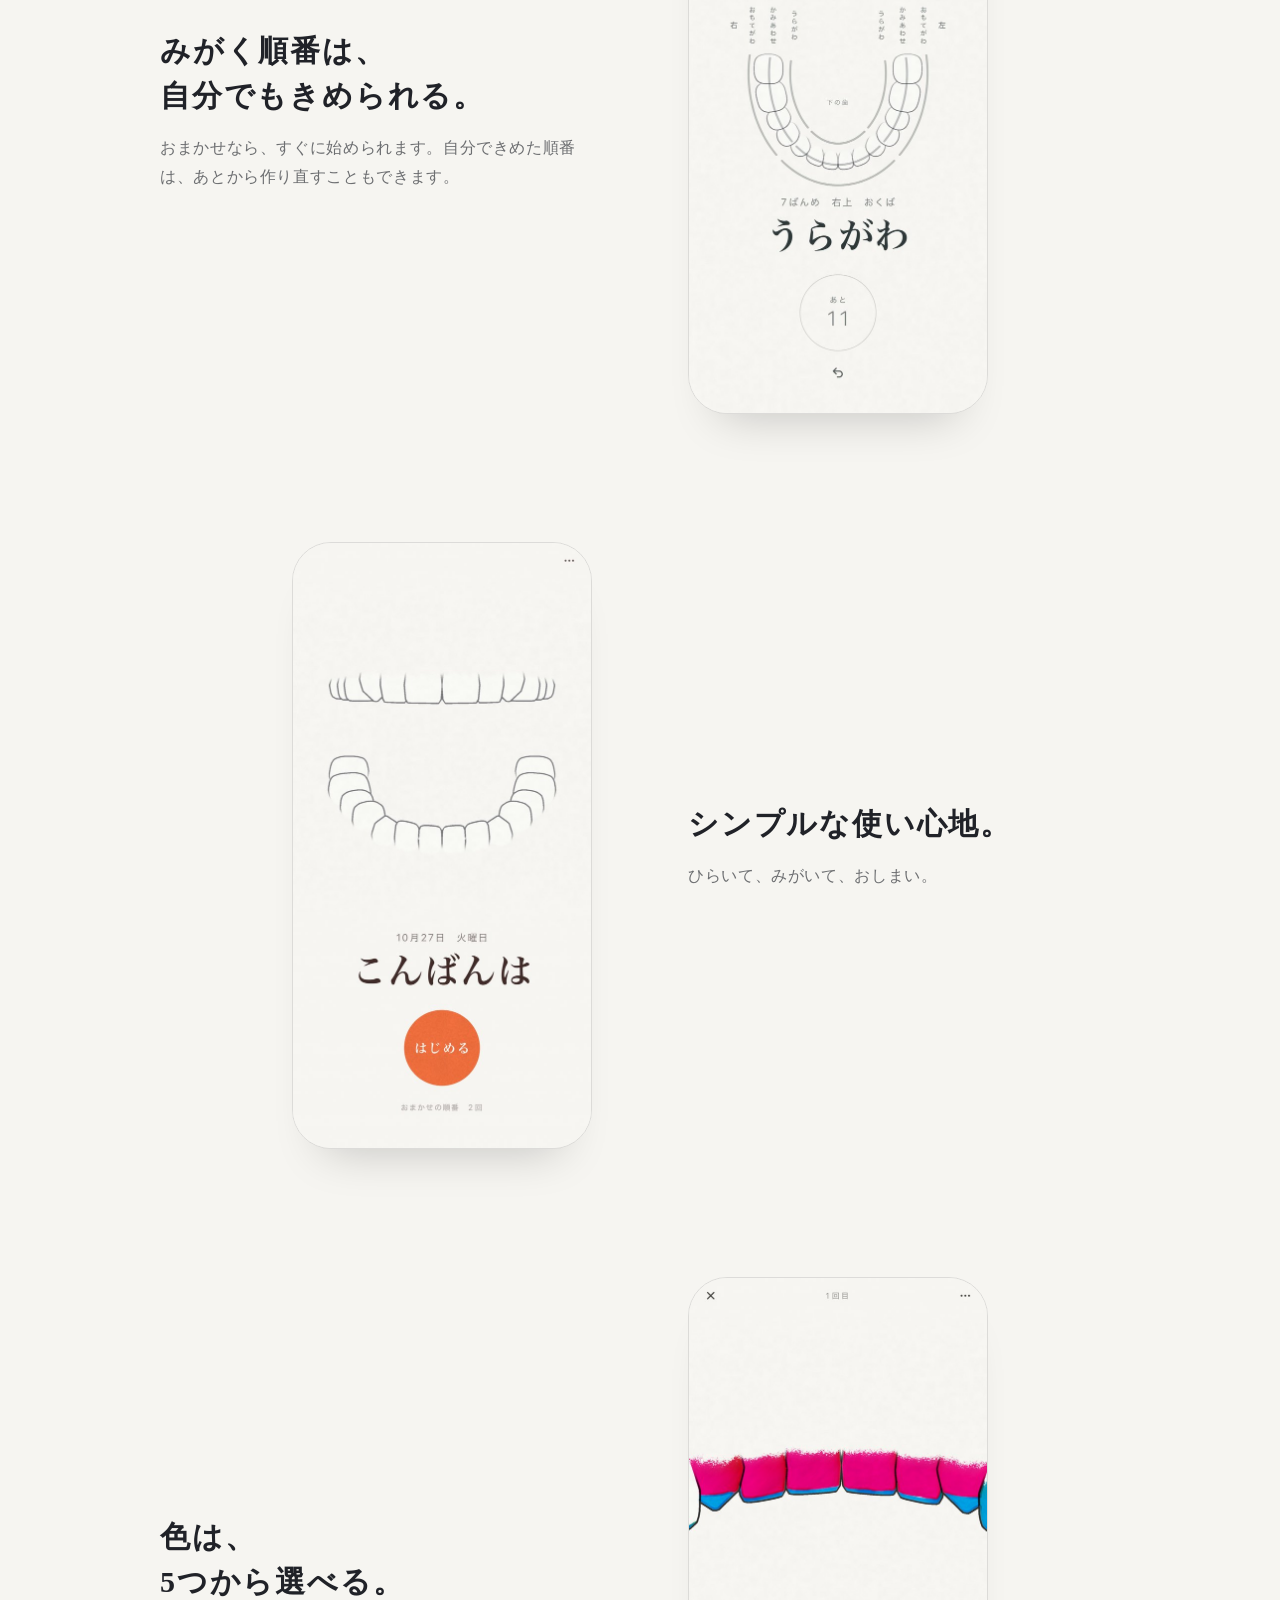
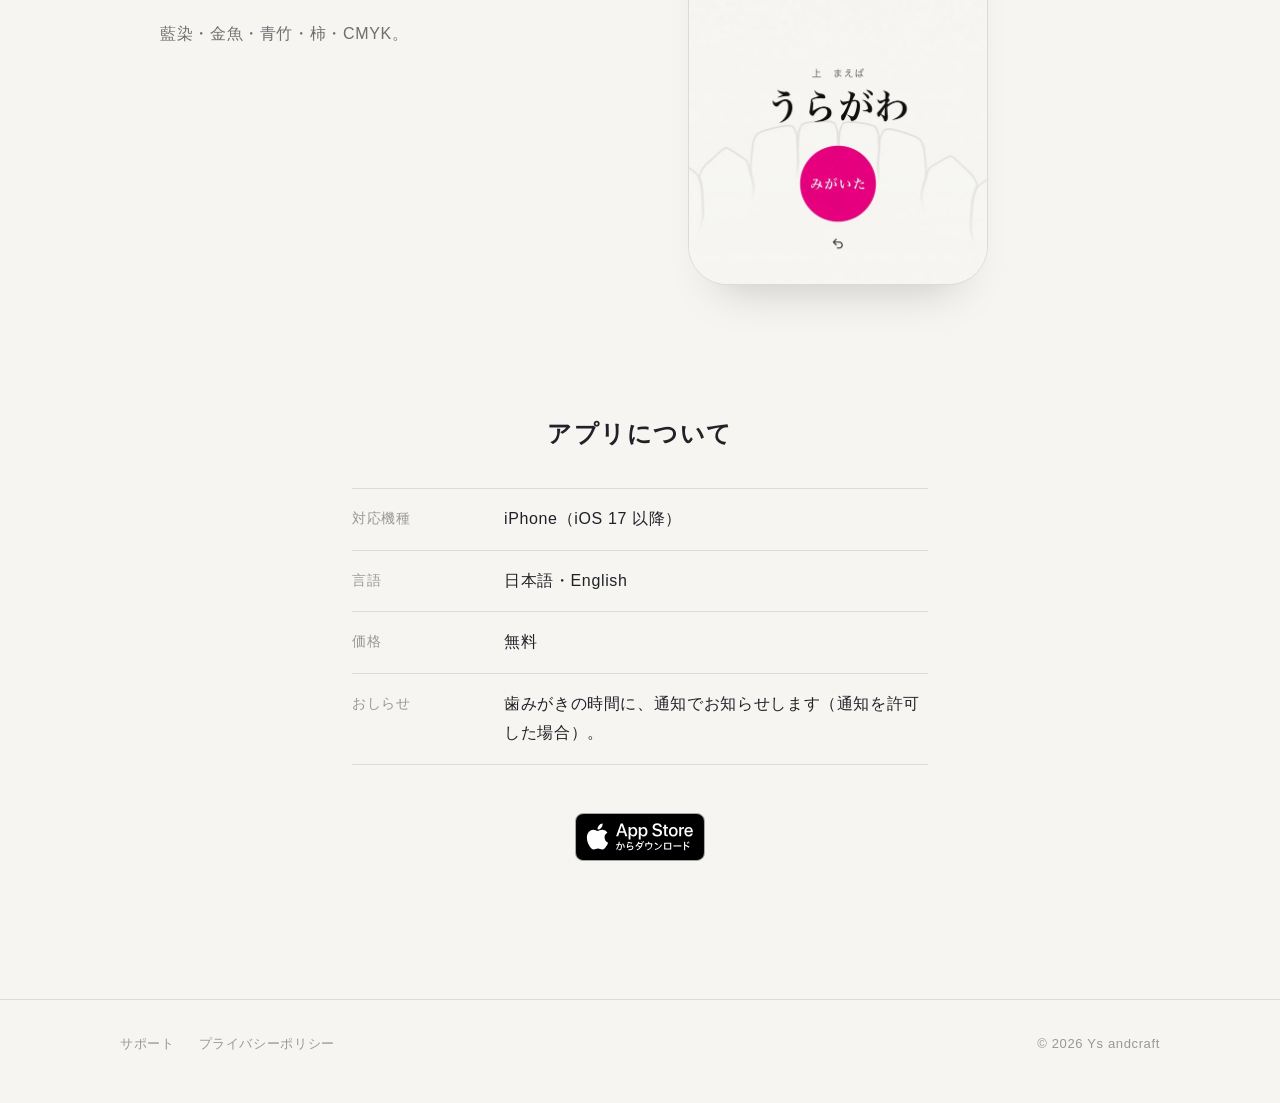
==== commit e274f04c: "Add files via upload" ====
--- a/index.html
+++ b/index.html
@@ -20,7 +20,7 @@
 <meta name="twitter:card" content="summary_large_image">
 <link rel="icon" href="assets/favicon.png">
 <link rel="apple-touch-icon" href="assets/apple-touch-icon.png">
-<link rel="stylesheet" href="style.css?v=3">
+<link rel="stylesheet" href="style.css?v=4">
 </head>
 <body>
 <header class="top"><div class="wrap">
@@ -31,8 +31,8 @@
 <section class="hero wrap">
 <img class="icon" src="assets/icon_360.png" alt="" width="112" height="112">
 <h1>どこまでみがいたか、<br>もう忘れない。</h1>
+<a class="store" href="https://apps.apple.com/jp/app/id6819955597"><img src="assets/badge_ja.svg" alt="App Store からダウンロード" height="48"></a>
 <p class="lead">歯みがきしながら、<wbr>考えごとをしていい。<br>どこまでみがいたかは<wbr>アプリが覚えていて、<wbr>1か所ずつ、<wbr>きまった時間でつぎへ。<br>みがき直しがなくなり、<wbr>すっきり終わります。</p>
-<span class="badge soon">まもなく App Store で公開</span>
 </section>
 <div class="features wrap"><section class="feature">
 <figure class="phone"><img src="assets/ja_1.jpg" alt="みがいた場所に色がついた、下の前歯のかみあわせの画面" width="600" height="1219" loading="lazy"></figure>
@@ -55,8 +55,8 @@
 </section></div>
 <section class="spec wrap">
 <h2>アプリについて</h2>
-<dl><div><dt>対応機種</dt><dd>iPhone（<span class=nb>iOS 17 以降</span>）</dd></div><div><dt>言語</dt><dd>日本語・English</dd></div><div><dt>価格</dt><dd>無料</dd></div><div><dt>おしらせ</dt><dd>いつも歯みがきをはじめる時間帯に、通知でお知らせします（通知を許可した場合）。</dd></div></dl>
-<span class="badge soon">まもなく App Store で公開</span>
+<dl><div><dt>対応機種</dt><dd>iPhone（<span class=nb>iOS 17 以降</span>）</dd></div><div><dt>言語</dt><dd>日本語・English</dd></div><div><dt>価格</dt><dd>無料</dd></div><div><dt>おしらせ</dt><dd>歯みがきの時間に、通知でお知らせします（通知を許可した場合）。</dd></div></dl>
+<a class="store" href="https://apps.apple.com/jp/app/id6819955597"><img src="assets/badge_ja.svg" alt="App Store からダウンロード" height="48"></a>
 </section>
 </main>
 <footer><div class="wrap">
--- a/style.css
+++ b/style.css
@@ -49,6 +49,9 @@
 /* App Store へ */
 .badge { display: inline-block; margin-top: 32px; padding: 12px 28px; border-radius: 999px; background: var(--ink); color: var(--paper); text-decoration: none; font-size: 15px; line-height: 1.6; }
 .badge.soon { background: transparent; color: var(--ink2); border: 1px solid var(--rule); }
+/* Apple 公式のバッジ（高さ 48px。まわりに高さの 1/4 以上の余白） */
+.store { display: inline-block; margin-top: 32px; }
+.store img { height: 48px; width: auto; margin: 0 auto; }
 
 /* できること：画面と言葉を左右に。1段ごとに左右を入れかえ、まんなかの溝はいつも同じ幅 */
 .features { display: grid; gap: 128px; }
@@ -79,7 +82,7 @@
 .spec dl div { display: grid; grid-template-columns: 8em 1fr; column-gap: 24px; padding: 16px 0; border-bottom: 1px solid var(--rule); }
 .spec dt { color: var(--ink3); font-size: 14px; line-height: 1.8; padding-top: 1px; }
 .spec dd { margin: 0; }
-.spec .badge { margin-top: 48px; }
+.spec .badge, .spec .store { margin-top: 48px; }
 @media (max-width: 760px) { .spec { padding: 96px 0; } .spec dl div { grid-template-columns: 1fr; } }
 
 /* 文書（プライバシーポリシー・サポート） */
